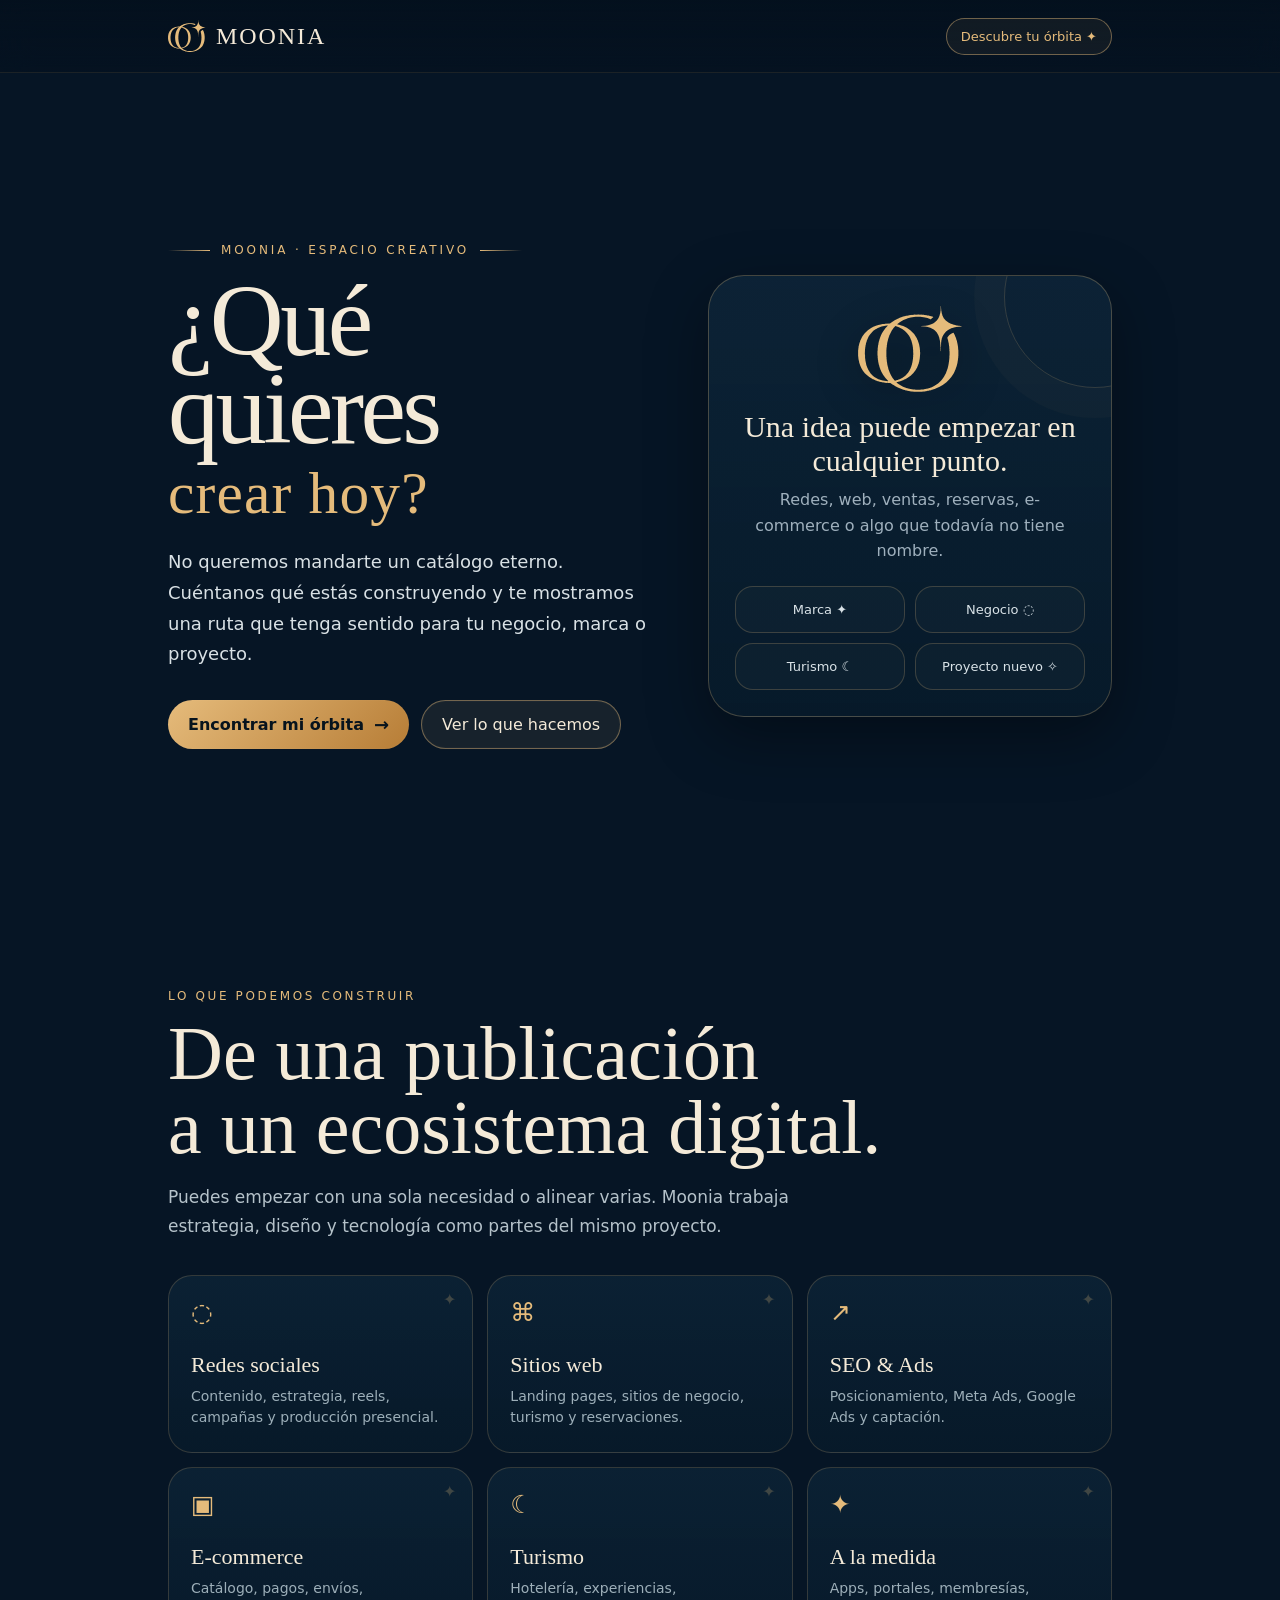
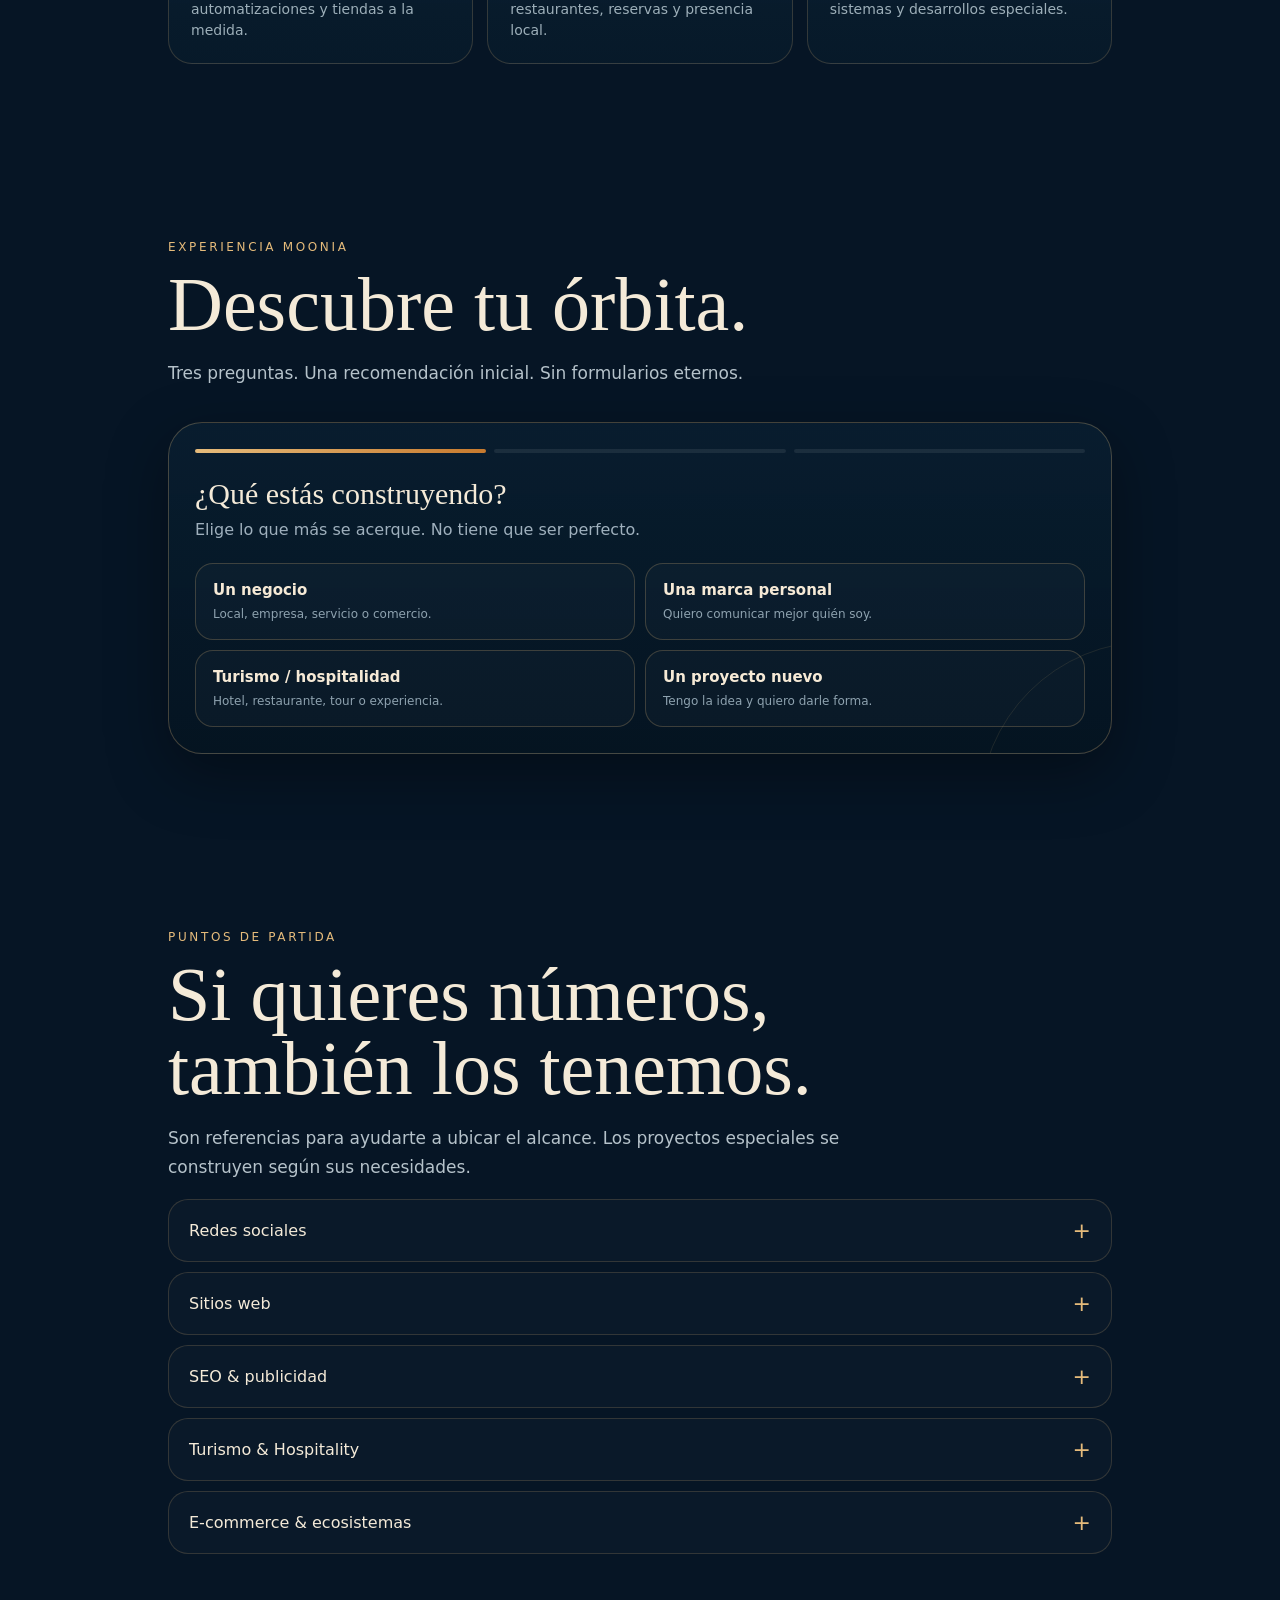
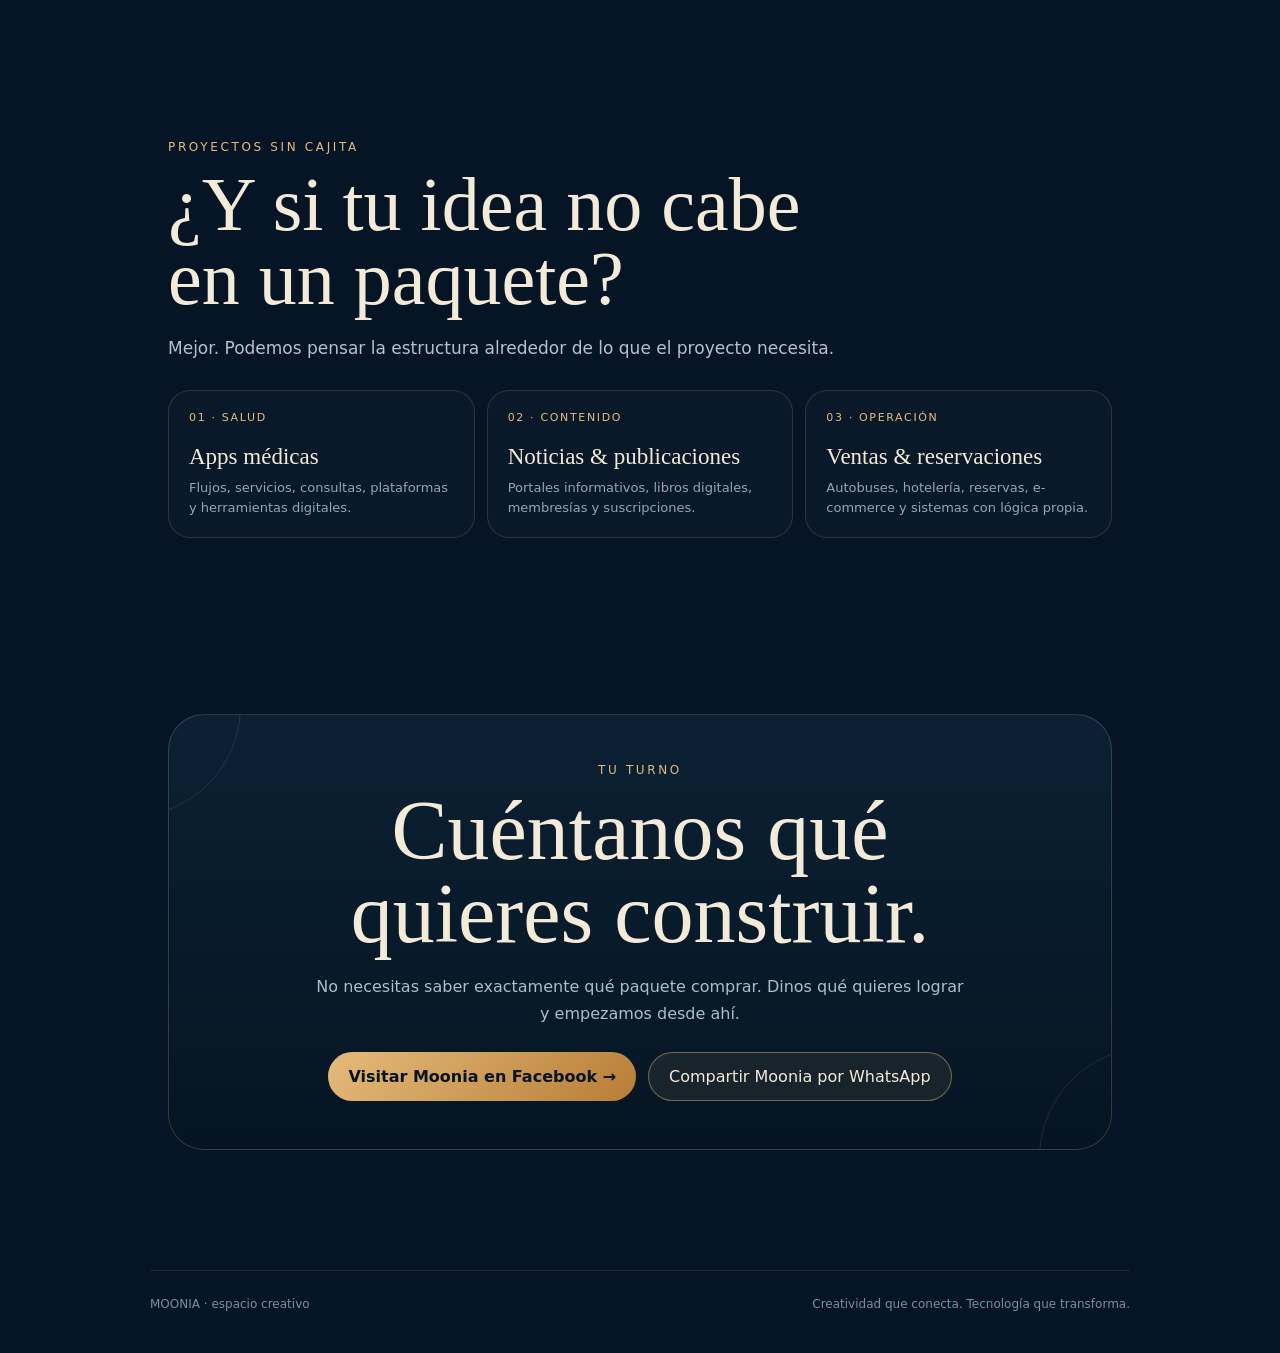
==== index.html @ 3b591ad9 "Add files via upload" ====
<!doctype html>
<html lang="es">
<head>
  <meta charset="utf-8" />
  <meta name="viewport" content="width=device-width, initial-scale=1, viewport-fit=cover" />
  <meta name="theme-color" content="#061525" />
  <meta name="description" content="Descubre qué puede crear Moonia para tu negocio, marca o proyecto." />
  <title>Moonia · ¿Qué quieres crear hoy?</title>
  <link rel="stylesheet" href="styles.css" />
</head>
<body>
  <div class="sky"></div><div class="stars"></div><div class="moon"></div><div class="orbit"></div>

  <div class="loader" id="loader">
    <div class="loader-inner">
      <img class="loader-mark" src="moonia-mark.svg" alt="Símbolo Moonia" />
      <div class="loader-line"></div>
      <div class="loader-copy">Alineando ideas</div>
    </div>
  </div>

  <nav class="nav">
    <div class="shell nav-inner">
      <a class="brand-lockup" href="#inicio" aria-label="Moonia"><img src="moonia-mark.svg" alt="" /><span class="brand-word serif">MOONIA</span></a>
      <a class="nav-cta" href="#orbita">Descubre tu órbita ✦</a>
    </div>
  </nav>

  <main>
    <section class="hero" id="inicio">
      <div class="shell hero-grid">
        <div>
          <div class="eyebrow">Moonia · espacio creativo</div>
          <h1 class="serif">¿Qué quieres<span>crear hoy?</span></h1>
          <p class="hero-lead">No queremos mandarte un catálogo eterno. Cuéntanos qué estás construyendo y te mostramos una ruta que tenga sentido para tu negocio, marca o proyecto.</p>
          <div class="actions">
            <a class="btn primary" href="#orbita">Encontrar mi órbita <span class="arrow">→</span></a>
            <a class="btn" href="#servicios">Ver lo que hacemos</a>
          </div>
        </div>
        <div class="hero-card">
          <img class="hero-mark" src="moonia-mark.svg" alt="Símbolo Moonia" />
          <h3 class="question serif">Una idea puede empezar en cualquier punto.</h3>
          <p>Redes, web, ventas, reservas, e-commerce o algo que todavía no tiene nombre.</p>
          <div class="mini-options"><div class="mini-option">Marca ✦</div><div class="mini-option">Negocio ◌</div><div class="mini-option">Turismo ☾</div><div class="mini-option">Proyecto nuevo ✧</div></div>
        </div>
      </div>
    </section>

    <section id="servicios">
      <div class="shell">
        <div class="section-kicker">Lo que podemos construir</div>
        <h2 class="serif">De una publicación<br>a un ecosistema digital.</h2>
        <p class="section-copy">Puedes empezar con una sola necesidad o alinear varias. Moonia trabaja estrategia, diseño y tecnología como partes del mismo proyecto.</p>
        <div class="services-grid">
          <div class="service"><div class="icon">◌</div><h3>Redes sociales</h3><p>Contenido, estrategia, reels, campañas y producción presencial.</p></div>
          <div class="service"><div class="icon">⌘</div><h3>Sitios web</h3><p>Landing pages, sitios de negocio, turismo y reservaciones.</p></div>
          <div class="service"><div class="icon">↗</div><h3>SEO & Ads</h3><p>Posicionamiento, Meta Ads, Google Ads y captación.</p></div>
          <div class="service"><div class="icon">▣</div><h3>E-commerce</h3><p>Catálogo, pagos, envíos, automatizaciones y tiendas a la medida.</p></div>
          <div class="service"><div class="icon">☾</div><h3>Turismo</h3><p>Hotelería, experiencias, restaurantes, reservas y presencia local.</p></div>
          <div class="service"><div class="icon">✦</div><h3>A la medida</h3><p>Apps, portales, membresías, sistemas y desarrollos especiales.</p></div>
        </div>
      </div>
    </section>

    <section id="orbita">
      <div class="shell">
        <div class="section-kicker">Experiencia Moonia</div>
        <h2 class="serif">Descubre tu órbita.</h2>
        <p class="section-copy">Tres preguntas. Una recomendación inicial. Sin formularios eternos.</p>
        <div class="quiz-wrap">
          <div class="quiz-progress"><span id="p1" class="on"></span><span id="p2"></span><span id="p3"></span></div>
          <div class="quiz-step active" data-step="1">
            <h3 class="quiz-q">¿Qué estás construyendo?</h3><p class="quiz-sub">Elige lo que más se acerque. No tiene que ser perfecto.</p>
            <div class="choice-grid">
              <button class="choice" data-key="type" data-value="negocio"><b>Un negocio</b><small>Local, empresa, servicio o comercio.</small></button>
              <button class="choice" data-key="type" data-value="marca"><b>Una marca personal</b><small>Quiero comunicar mejor quién soy.</small></button>
              <button class="choice" data-key="type" data-value="turismo"><b>Turismo / hospitalidad</b><small>Hotel, restaurante, tour o experiencia.</small></button>
              <button class="choice" data-key="type" data-value="nuevo"><b>Un proyecto nuevo</b><small>Tengo la idea y quiero darle forma.</small></button>
            </div>
          </div>
          <div class="quiz-step" data-step="2">
            <h3 class="quiz-q">¿Qué necesitas lograr primero?</h3><p class="quiz-sub">La prioridad nos ayuda a elegir una ruta.</p>
            <div class="choice-grid">
              <button class="choice" data-key="goal" data-value="redes"><b>Mejorar mis redes</b><small>Contenido, imagen y estrategia.</small></button>
              <button class="choice" data-key="goal" data-value="web"><b>Tener una buena web</b><small>Presencia, información o reservaciones.</small></button>
              <button class="choice" data-key="goal" data-value="ventas"><b>Conseguir clientes / vender</b><small>SEO, anuncios y conversión.</small></button>
              <button class="choice" data-key="goal" data-value="especial"><b>Construir algo especial</b><small>Tienda, sistema, app o plataforma.</small></button>
            </div>
          </div>
          <div class="quiz-step" data-step="3">
            <h3 class="quiz-q">¿En qué momento está tu proyecto?</h3><p class="quiz-sub">Esto cambia cuánto conviene construir desde el inicio.</p>
            <div class="choice-grid">
              <button class="choice" data-key="stage" data-value="inicio"><b>Estoy empezando</b><small>Necesito una base clara y funcional.</small></button>
              <button class="choice" data-key="stage" data-value="operando"><b>Ya está operando</b><small>Quiero mejorar lo que ya tengo.</small></button>
              <button class="choice" data-key="stage" data-value="crecer"><b>Quiero crecer</b><small>Necesito más estructura y resultados.</small></button>
              <button class="choice" data-key="stage" data-value="todo"><b>Quiero alinear todo</b><small>Web, redes, imagen, SEO y estrategia.</small></button>
            </div>
          </div>
          <div class="result" id="result">
            <div class="result-badge">Encontramos una ruta inicial</div>
            <h3 id="resultName">Moonia Híbrido</h3>
            <div class="result-price" id="resultPrice">$5,900 / mes</div>
            <p id="resultText">Una combinación equilibrada de contenido, estrategia y crecimiento.</p>
            <div class="result-actions">
              <a id="resultContact" class="btn primary" href="https://www.facebook.com/profile.php?id=61592431890783" target="_blank" rel="noopener">Quiero platicarlo con Moonia →</a>
              <button class="btn" id="restart">Volver a intentar</button>
            </div>
          </div>
        </div>
      </div>
    </section>

    <section id="precios">
      <div class="shell">
        <div class="section-kicker">Puntos de partida</div>
        <h2 class="serif">Si quieres números,<br>también los tenemos.</h2>
        <p class="section-copy">Son referencias para ayudarte a ubicar el alcance. Los proyectos especiales se construyen según sus necesidades.</p>
        <details><summary>Redes sociales</summary><div class="price-list"><div class="price-row"><b>Moonia Digital</b><span>$2,900 / mes</span></div><div class="price-row"><b>Moonia Híbrido</b><span>$5,900 / mes</span></div><div class="price-row"><b>Moonia Presencial</b><span>$9,900 / mes</span></div></div></details>
        <details><summary>Sitios web</summary><div class="price-list"><div class="price-row"><b>Landing turística</b><span>$7,900</span></div><div class="price-row"><b>Sitio negocio</b><span>$13,900</span></div><div class="price-row"><b>Web turismo avanzada</b><span>$18,900</span></div><div class="price-row"><b>Web turismo + reservas</b><span>desde $24,900</span></div><div class="price-row"><b>Página web a la medida</b><span>según necesidades</span></div></div></details>
        <details><summary>SEO & publicidad</summary><div class="price-list"><div class="price-row"><b>SEO Local</b><span>$3,900 / mes</span></div><div class="price-row"><b>SEO Growth</b><span>$6,900 / mes</span></div><div class="price-row"><b>Meta Ads · gestión</b><span>desde $2,500 / mes</span></div><div class="price-row"><b>Google Ads · gestión</b><span>desde $2,900 / mes</span></div><div class="price-row"><b>Meta + Google</b><span>desde $4,500 / mes</span></div></div></details>
        <details><summary>Turismo & Hospitality</summary><div class="price-list"><div class="price-row"><b>Marea</b><span>$7,900 / mes</span></div><div class="price-row"><b>Pleamar</b><span>$12,900 / mes</span></div><div class="price-row"><b>Horizonte</b><span>$19,900 / mes</span></div></div></details>
        <details><summary>E-commerce & ecosistemas</summary><div class="price-list"><div class="price-row"><b>E-commerce Esencial</b><span>desde $35,000</span></div><div class="price-row"><b>E-commerce Plus</b><span>desde $58,000</span></div><div class="price-row"><b>Sicigia · ecosistema digital</b><span>$34,900</span></div></div></details>
      </div>
    </section>

    <section>
      <div class="shell">
        <div class="section-kicker">Proyectos sin cajita</div>
        <h2 class="serif">¿Y si tu idea no cabe<br>en un paquete?</h2>
        <p class="section-copy">Mejor. Podemos pensar la estructura alrededor de lo que el proyecto necesita.</p>
        <div class="proof-grid">
          <div class="proof"><div class="num">01 · SALUD</div><h3>Apps médicas</h3><p>Flujos, servicios, consultas, plataformas y herramientas digitales.</p></div>
          <div class="proof"><div class="num">02 · CONTENIDO</div><h3>Noticias & publicaciones</h3><p>Portales informativos, libros digitales, membresías y suscripciones.</p></div>
          <div class="proof"><div class="num">03 · OPERACIÓN</div><h3>Ventas & reservaciones</h3><p>Autobuses, hotelería, reservas, e-commerce y sistemas con lógica propia.</p></div>
        </div>
      </div>
    </section>

    <section class="final">
      <div class="shell">
        <div class="final-card">
          <div class="section-kicker">Tu turno</div>
          <h2 class="serif">Cuéntanos qué<br>quieres construir.</h2>
          <p>No necesitas saber exactamente qué paquete comprar. Dinos qué quieres lograr y empezamos desde ahí.</p>
          <div class="actions" style="justify-content:center">
            <a class="btn primary" href="https://www.facebook.com/profile.php?id=61592431890783" target="_blank" rel="noopener">Visitar Moonia en Facebook →</a>
            <button class="btn" id="shareBtn">Compartir Moonia por WhatsApp</button>
          </div>
        </div>
      </div>
    </section>
  </main>

  <footer class="shell footer"><span>MOONIA · espacio creativo</span><span>Creatividad que conecta. Tecnología que transforma.</span></footer>
  <div class="toast" id="toast">Listo ✦</div>
<script src="app.js"></script>
</body>
</html>
---- styles.css ----
:root{
      --navy:#061525;
      --navy2:#0b2238;
      --ink:#0d1720;
      --gold:#e5bb7b;
      --gold2:#c88a3d;
      --cream:#f4ead8;
      --cream2:#e8d6ba;
      --muted:#9fb0bd;
      --line:rgba(229,187,123,.28);
      --glass:rgba(9,28,46,.72);
      --shadow:0 20px 60px rgba(0,0,0,.35);
      --radius:28px;
    }
    *{box-sizing:border-box}
    html{scroll-behavior:smooth;background:var(--navy)}
    body{margin:0;background:var(--navy);color:var(--cream);font-family:Inter,ui-sans-serif,system-ui,-apple-system,BlinkMacSystemFont,"Segoe UI",sans-serif;overflow-x:hidden}
    a{color:inherit;text-decoration:none}
    button{font:inherit}
    .serif{font-family:Didot,"Bodoni MT","Times New Roman",Georgia,serif}

    .sky{position:fixed;inset:0;z-index:-4;background:
      radial-gradient(circle at 78% 7%,rgba(255,240,210,.09),transparent 17%),
      radial-gradient(circle at 15% 28%,rgba(37,119,155,.12),transparent 22%),
      linear-gradient(180deg,#04101d 0%,#071929 45%,#05131f 100%)}
    .stars{position:fixed;inset:0;z-index:-3;pointer-events:none;opacity:.85;background-image:
      radial-gradient(circle,rgba(255,238,207,.9) 0 1px,transparent 1.4px),
      radial-gradient(circle,rgba(229,187,123,.8) 0 1px,transparent 1.3px);
      background-size:97px 97px,151px 151px;background-position:11px 27px,43px 75px}
    .moon{position:fixed;z-index:-2;width:190px;height:190px;right:-58px;top:8vh;border-radius:50%;
      background:radial-gradient(circle at 38% 35%,#fff7e7 0 12%,#ddceb6 42%,#918879 62%,#28323a 68%,transparent 69%);
      filter:drop-shadow(0 0 28px rgba(255,238,203,.22));opacity:.72}
    .orbit{position:fixed;z-index:-2;width:520px;height:520px;border:1px solid rgba(229,187,123,.17);border-radius:50%;left:-310px;top:10vh;box-shadow:0 0 0 34px rgba(229,187,123,.025),0 0 0 74px rgba(229,187,123,.018)}

    .loader{position:fixed;inset:0;z-index:99;display:grid;place-items:center;background:#051421;transition:opacity .65s ease,visibility .65s ease}
    .loader.done{opacity:0;visibility:hidden}
    .loader-inner{text-align:center}
    .loader-mark{width:112px;height:92px;object-fit:contain;animation:float 1.9s ease-in-out infinite;filter:drop-shadow(0 12px 22px rgba(0,0,0,.35))}
    .loader-line{width:120px;height:1px;background:linear-gradient(90deg,transparent,var(--gold),transparent);margin:20px auto;transform-origin:center;animation:pulse 1.2s ease-in-out infinite}
    .loader-copy{font-size:13px;letter-spacing:.28em;text-transform:uppercase;color:var(--cream2)}
    @keyframes float{50%{transform:translateY(-7px) rotate(1deg)}}
    @keyframes pulse{50%{transform:scaleX(.55);opacity:.45}}

    .shell{width:min(100%,980px);margin:0 auto;padding:0 18px}
    .nav{position:sticky;top:0;z-index:30;backdrop-filter:blur(16px);background:linear-gradient(180deg,rgba(4,16,29,.88),rgba(4,16,29,.48));border-bottom:1px solid rgba(229,187,123,.1)}
    .nav-inner{height:72px;display:flex;align-items:center;justify-content:space-between;gap:14px}
    .brand-img{height:39px;width:auto;object-fit:contain}
    .nav-cta{border:1px solid rgba(229,187,123,.45);border-radius:999px;padding:10px 14px;font-size:13px;color:var(--gold);background:rgba(229,187,123,.06)}

    .hero{min-height:calc(100svh - 72px);display:flex;align-items:center;padding:58px 0 40px;position:relative}
    .hero-grid{display:grid;grid-template-columns:1.1fr .9fr;gap:46px;align-items:center}
    .eyebrow{display:flex;align-items:center;gap:11px;font-size:12px;letter-spacing:.24em;text-transform:uppercase;color:var(--gold);margin-bottom:20px}
    .eyebrow:before,.eyebrow:after{content:"";height:1px;width:42px;background:linear-gradient(90deg,transparent,var(--gold))}
    .eyebrow:after{background:linear-gradient(90deg,var(--gold),transparent)}
    h1{font-size:clamp(54px,8vw,106px);line-height:.86;margin:0;letter-spacing:-.035em;font-weight:400}
    .hero h1 span{display:block;color:var(--gold);font-size:.58em;letter-spacing:.02em;margin-top:15px}
    .hero-lead{font-size:18px;line-height:1.7;color:#d9e1e5;max-width:610px;margin:28px 0 30px}
    .actions{display:flex;gap:12px;flex-wrap:wrap}
    .btn{border:1px solid rgba(229,187,123,.45);background:rgba(229,187,123,.08);color:var(--cream);border-radius:999px;padding:14px 20px;display:inline-flex;align-items:center;gap:10px;cursor:pointer;transition:.25s ease;box-shadow:inset 0 0 0 1px rgba(255,255,255,.02)}
    .btn:hover{transform:translateY(-2px);background:rgba(229,187,123,.14);border-color:rgba(229,187,123,.78)}
    .btn.primary{background:linear-gradient(135deg,var(--gold),#b77d36);color:#07131d;border:none;font-weight:700}
    .btn .arrow{font-size:18px}
    .hero-card{border:1px solid var(--line);background:linear-gradient(180deg,rgba(16,43,64,.62),rgba(7,27,43,.82));border-radius:36px;padding:26px;box-shadow:var(--shadow);position:relative;overflow:hidden}
    .hero-card:before{content:"";position:absolute;width:180px;height:180px;border:1px solid rgba(229,187,123,.19);border-radius:50%;right:-75px;top:-70px;box-shadow:0 0 0 30px rgba(229,187,123,.025)}
    .hero-mark{display:block;width:104px;margin:4px auto 18px;filter:drop-shadow(0 10px 20px rgba(0,0,0,.4))}
    .hero-card .question{text-align:center;font-size:30px;line-height:1.12;margin:0 0 10px;font-weight:400}
    .hero-card p{text-align:center;color:var(--muted);line-height:1.6;margin:0 10px 22px}
    .mini-options{display:grid;grid-template-columns:1fr 1fr;gap:10px}
    .mini-option{border:1px solid rgba(229,187,123,.22);border-radius:18px;padding:15px;background:rgba(255,255,255,.025);font-size:13px;color:#d9e2e7;text-align:center}

    section{padding:88px 0}
    .section-kicker{font-size:12px;text-transform:uppercase;letter-spacing:.22em;color:var(--gold);margin-bottom:13px}
    h2{font-size:clamp(42px,7vw,76px);font-weight:400;line-height:.98;margin:0 0 18px}
    .section-copy{color:#b5c2ca;font-size:17px;line-height:1.7;max-width:700px}

    .services-grid{display:grid;grid-template-columns:repeat(3,1fr);gap:14px;margin-top:34px}
    .service{padding:22px;border:1px solid rgba(229,187,123,.2);border-radius:24px;background:linear-gradient(180deg,rgba(16,43,64,.55),rgba(8,28,44,.62));min-height:178px;position:relative;overflow:hidden;transition:.25s ease;cursor:pointer}
    .service:hover{transform:translateY(-4px);border-color:rgba(229,187,123,.48)}
    .service .icon{font-size:25px;margin-bottom:25px;color:var(--gold)}
    .service h3{font-size:22px;margin:0 0 8px;font-family:Didot,"Bodoni MT",Georgia,serif;font-weight:400}
    .service p{font-size:14px;color:#9dafb9;line-height:1.5;margin:0}
    .service:after{content:"✦";position:absolute;right:16px;top:14px;color:rgba(229,187,123,.25)}

    .quiz-wrap{margin-top:34px;border:1px solid rgba(229,187,123,.28);background:linear-gradient(180deg,rgba(9,31,49,.82),rgba(5,20,33,.9));border-radius:34px;padding:26px;box-shadow:var(--shadow);overflow:hidden;position:relative}
    .quiz-wrap:after{content:"";position:absolute;width:340px;height:340px;border:1px solid rgba(229,187,123,.11);border-radius:50%;right:-210px;bottom:-230px;pointer-events:none}
    .quiz-progress{display:flex;gap:8px;margin-bottom:24px}
    .quiz-progress span{height:4px;flex:1;border-radius:999px;background:rgba(255,255,255,.08);overflow:hidden}
    .quiz-progress span.on{background:linear-gradient(90deg,var(--gold),#c77a2e)}
    .quiz-step{display:none;animation:fade .32s ease}.quiz-step.active{display:block}
    @keyframes fade{from{opacity:0;transform:translateY(6px)}to{opacity:1;transform:none}}
    .quiz-q{font-size:30px;font-family:Didot,"Bodoni MT",Georgia,serif;font-weight:400;margin:0 0 7px}
    .quiz-sub{color:#9fb0bd;margin:0 0 20px;line-height:1.55}
    .choice-grid{display:grid;grid-template-columns:1fr 1fr;gap:10px}
    .choice{border:1px solid rgba(229,187,123,.23);background:rgba(255,255,255,.025);color:var(--cream);border-radius:18px;padding:17px;text-align:left;cursor:pointer;transition:.2s}.choice:hover{border-color:var(--gold);background:rgba(229,187,123,.08)}
    .choice b{display:block;color:#f6ead6;margin-bottom:4px;font-size:15px}.choice small{color:#8ea2af;font-size:12px}
    .result{display:none;text-align:center;padding:16px 2px}.result.show{display:block;animation:fade .4s ease}
    .result-badge{display:inline-block;border:1px solid rgba(229,187,123,.4);border-radius:999px;color:var(--gold);font-size:11px;letter-spacing:.18em;text-transform:uppercase;padding:8px 12px;margin-bottom:14px}
    .result h3{font-size:44px;font-family:Didot,"Bodoni MT",Georgia,serif;font-weight:400;margin:0 0 6px}
    .result-price{font-size:25px;color:var(--gold);margin-bottom:13px}
    .result p{color:#aebcc5;max-width:600px;margin:0 auto 22px;line-height:1.65}
    .result-actions{display:flex;justify-content:center;gap:10px;flex-wrap:wrap}

    details{border:1px solid rgba(229,187,123,.18);border-radius:20px;background:rgba(255,255,255,.02);margin:10px 0;overflow:hidden}
    summary{list-style:none;padding:18px 20px;cursor:pointer;display:flex;align-items:center;justify-content:space-between;font-size:16px}
    summary::-webkit-details-marker{display:none}
    summary:after{content:"+";color:var(--gold);font-size:22px}
    details[open] summary:after{content:"−"}
    .price-list{padding:0 20px 18px;display:grid;gap:9px}
    .price-row{display:flex;justify-content:space-between;gap:15px;color:#adbbc4;font-size:14px;border-top:1px solid rgba(255,255,255,.05);padding-top:10px}
    .price-row b{color:#efe4d4;font-weight:500}.price-row span{color:var(--gold);white-space:nowrap}

    .proof-grid{display:grid;grid-template-columns:repeat(3,1fr);gap:12px;margin-top:28px}
    .proof{border:1px solid rgba(229,187,123,.17);border-radius:22px;padding:20px;background:rgba(255,255,255,.02)}
    .proof .num{font-size:11px;color:var(--gold);letter-spacing:.15em;margin-bottom:20px}.proof h3{font-size:23px;font-weight:400;font-family:Didot,"Bodoni MT",Georgia,serif;margin:0 0 8px}.proof p{font-size:13px;line-height:1.5;color:#93a6b2;margin:0}

    .final{padding-bottom:120px;text-align:center}
    .final-card{padding:48px 24px;border:1px solid rgba(229,187,123,.22);border-radius:36px;background:linear-gradient(180deg,rgba(16,43,64,.55),rgba(6,21,34,.88));position:relative;overflow:hidden}
    .final-card:before,.final-card:after{content:"";position:absolute;width:220px;height:220px;border:1px solid rgba(229,187,123,.13);border-radius:50%}.final-card:before{left:-150px;top:-120px}.final-card:after{right:-150px;bottom:-120px}
    .final h2{font-size:clamp(46px,8vw,84px)}
    .final p{color:#aebdc6;line-height:1.7;max-width:650px;margin:0 auto 25px}
    .footer{padding:26px 0 42px;border-top:1px solid rgba(229,187,123,.12);color:#78909e;font-size:12px;display:flex;justify-content:space-between;gap:20px;flex-wrap:wrap}

    .toast{position:fixed;left:50%;bottom:24px;transform:translate(-50%,20px);background:#f1e4d0;color:#07131d;padding:11px 16px;border-radius:999px;font-size:13px;z-index:80;opacity:0;pointer-events:none;transition:.25s;box-shadow:0 14px 40px rgba(0,0,0,.35)}
    .toast.show{opacity:1;transform:translate(-50%,0)}

    @media(max-width:760px){
      .nav-inner{height:65px}.brand-img{height:34px}.nav-cta{font-size:12px;padding:9px 12px}
      .hero{min-height:auto;padding-top:42px}.hero-grid{grid-template-columns:1fr;gap:28px}.hero-card{padding:22px}.hero h1{font-size:62px}.hero-lead{font-size:16px}
      section{padding:68px 0}.services-grid{grid-template-columns:1fr 1fr}.service{min-height:154px;padding:18px}.service h3{font-size:20px}
      .choice-grid{grid-template-columns:1fr}.quiz-wrap{padding:20px}.quiz-q{font-size:27px}.result h3{font-size:38px}
      .proof-grid{grid-template-columns:1fr}.footer{justify-content:center;text-align:center}
      .moon{width:140px;height:140px;right:-54px}.orbit{width:410px;height:410px;left:-300px}
    }
    @media(max-width:430px){
      .shell{padding:0 15px}.hero h1{font-size:55px}.services-grid{grid-template-columns:1fr}.service{min-height:130px}.mini-options{grid-template-columns:1fr 1fr}.actions .btn{width:100%;justify-content:center}.final-card{padding:38px 18px}
    }
.brand-lockup{display:flex;align-items:center;gap:10px;min-width:0}.brand-lockup img{width:38px;height:32px;object-fit:contain}.brand-word{font-size:24px;letter-spacing:.08em;color:var(--cream);line-height:1}.brand-img{display:none}
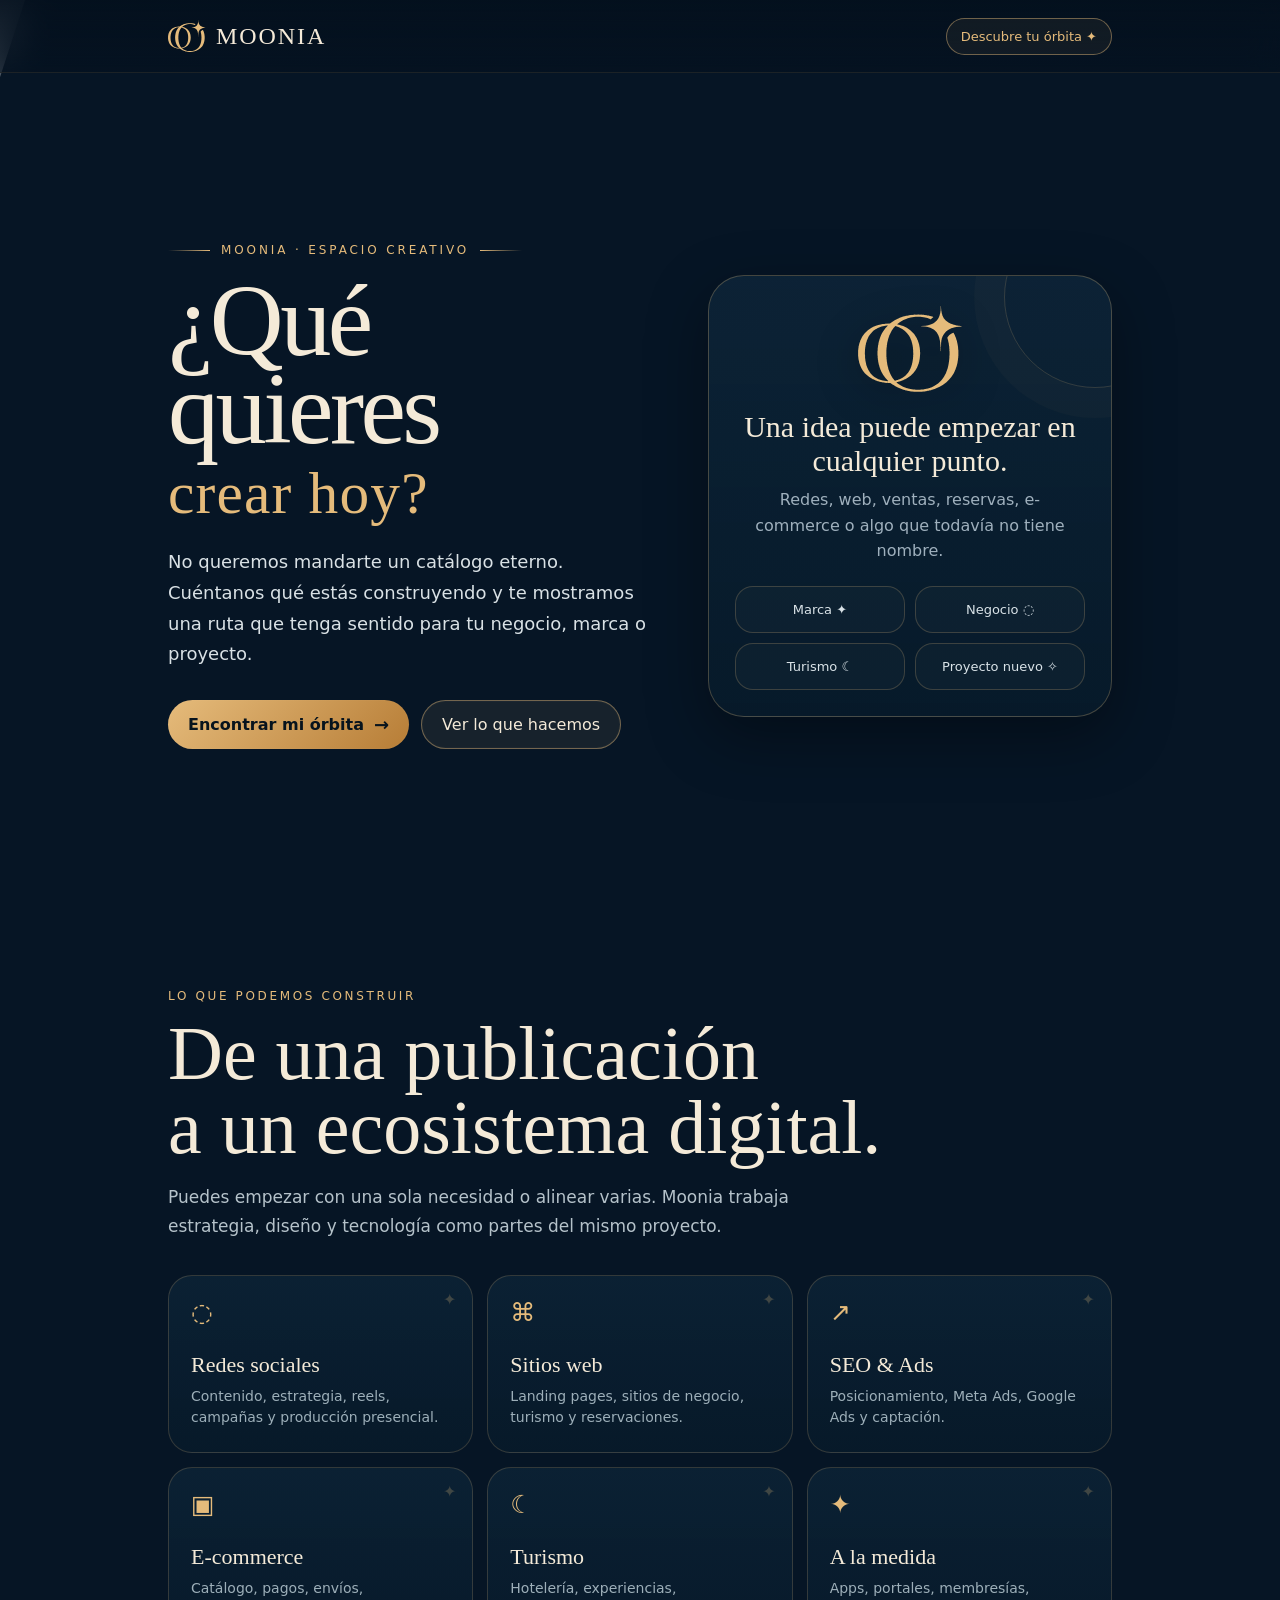
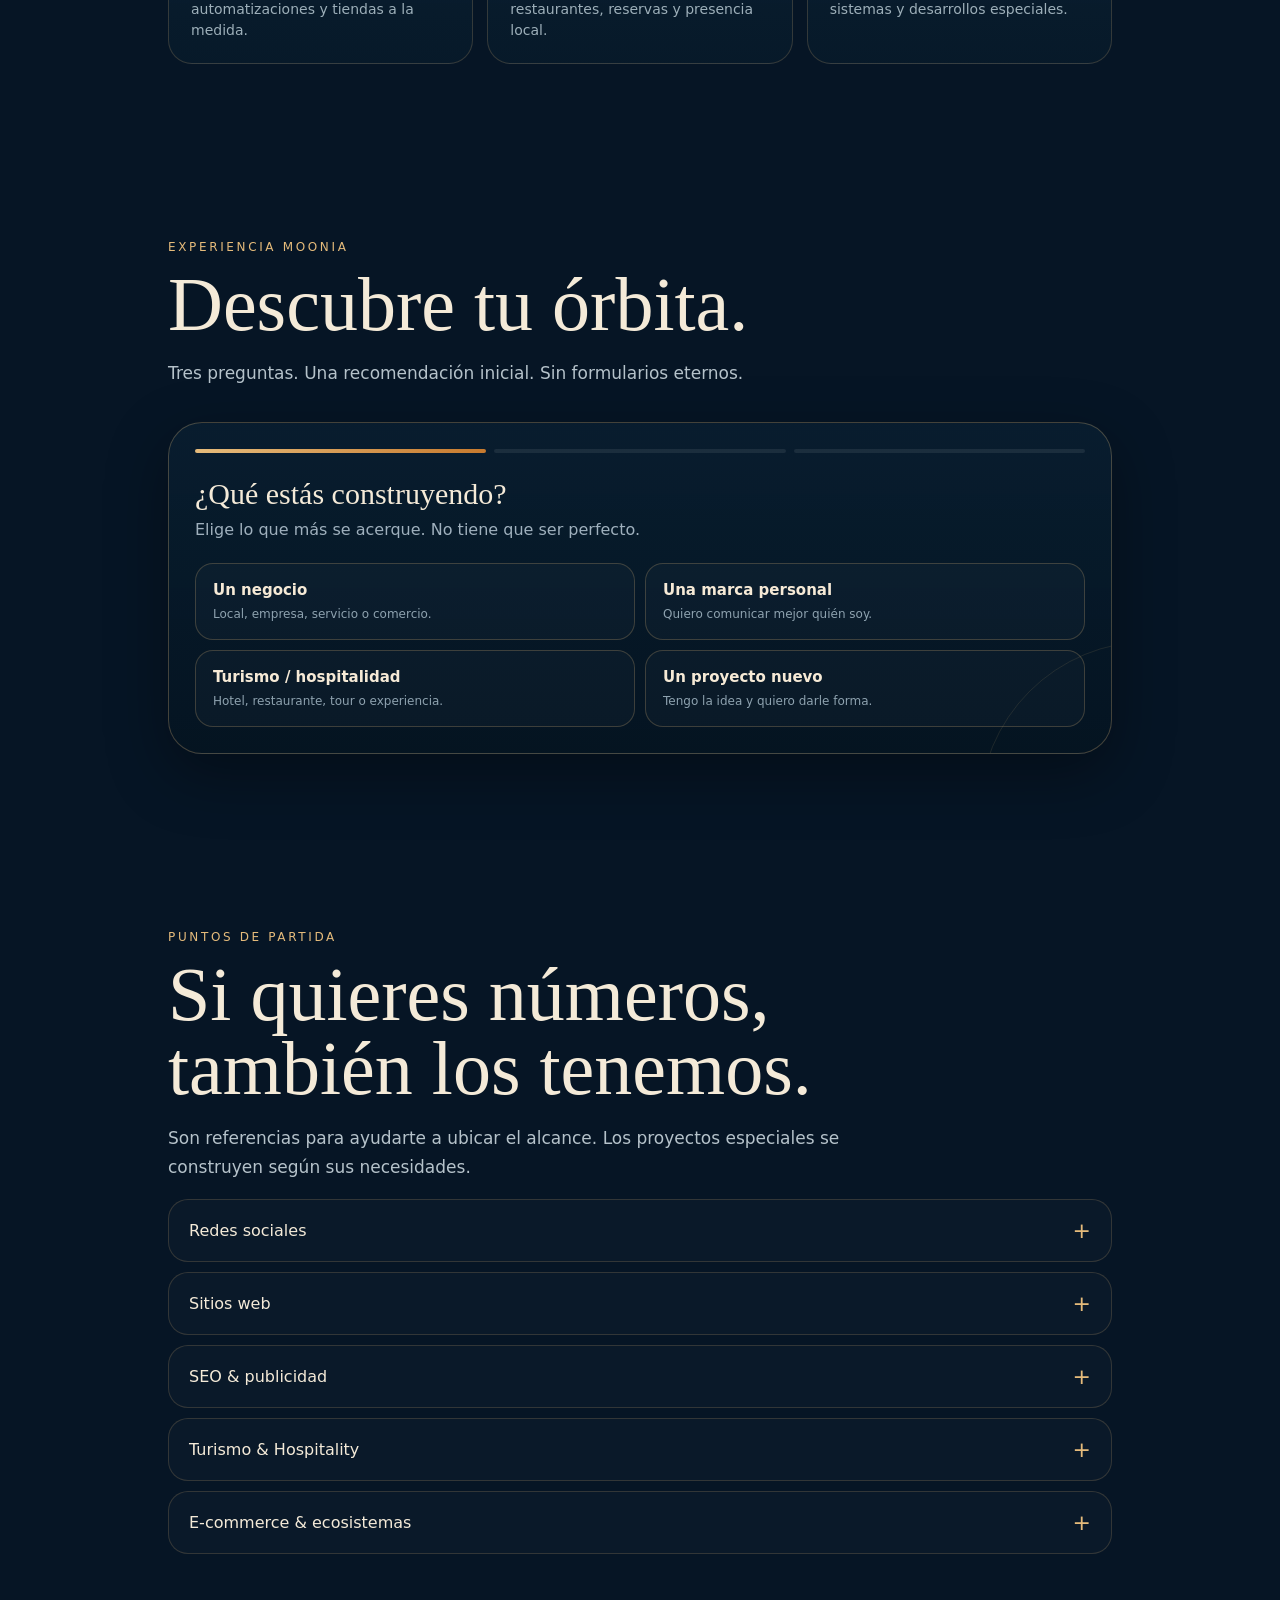
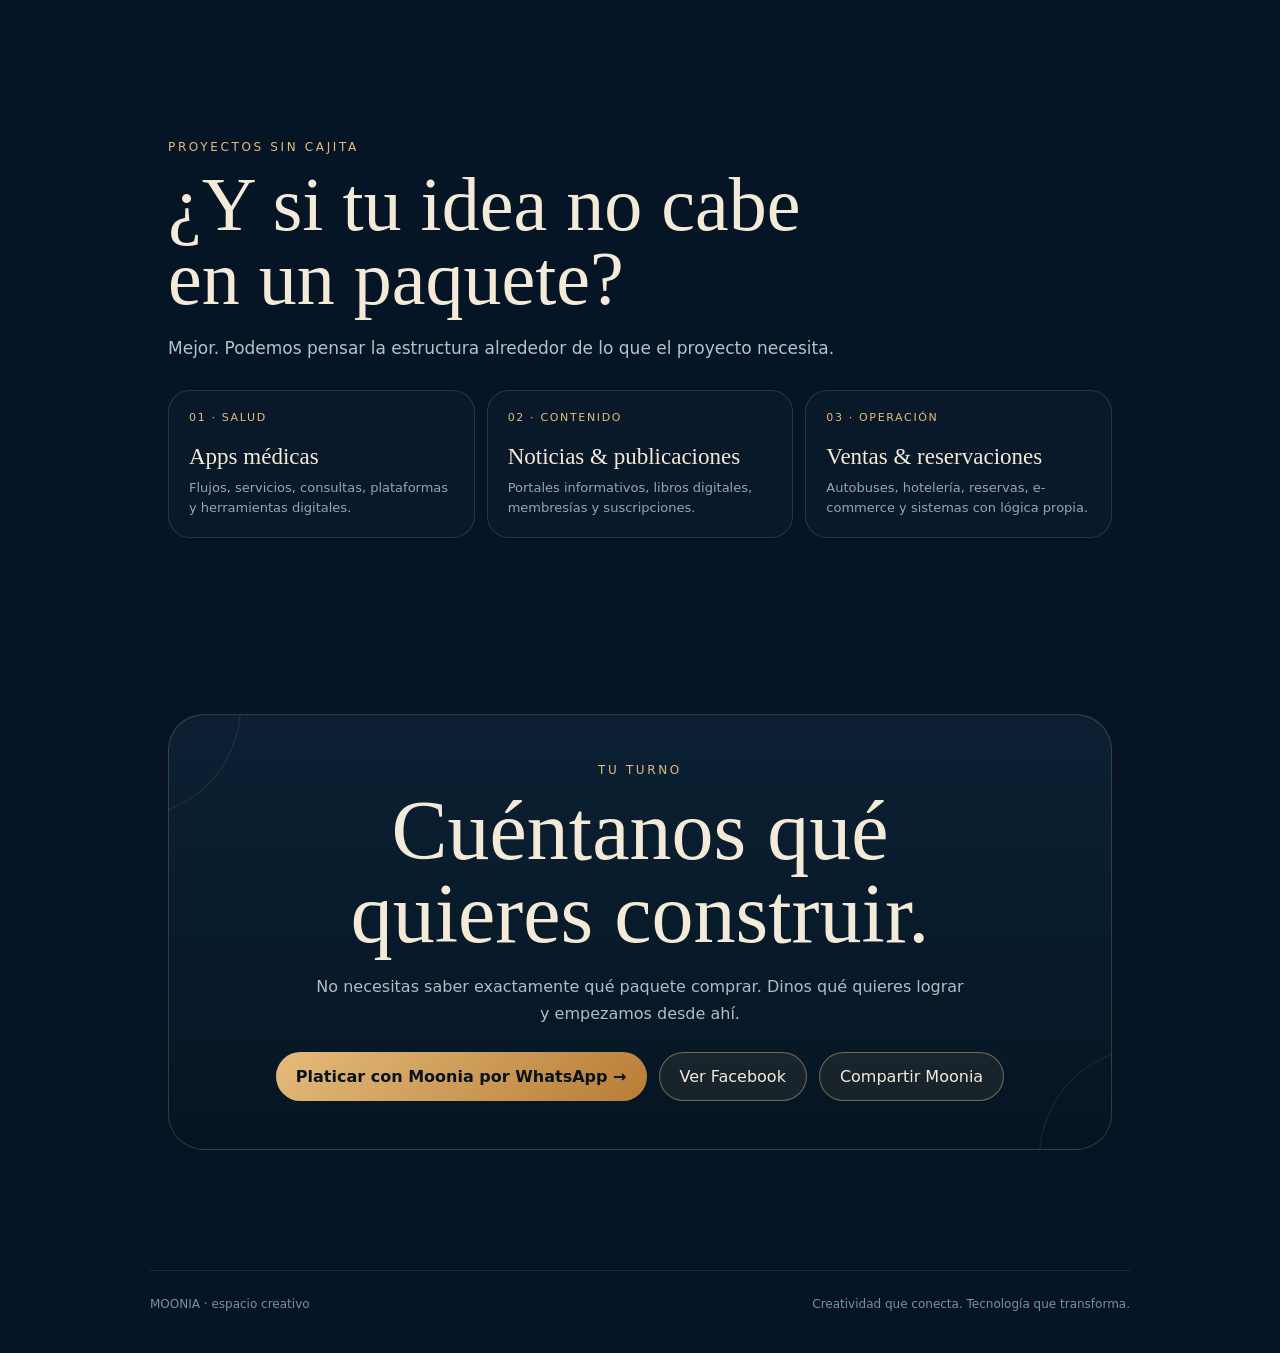
==== commit c93ede7c: "Add files via upload" ====
--- a/index.html
+++ b/index.html
@@ -5,7 +5,24 @@
   <meta name="viewport" content="width=device-width, initial-scale=1, viewport-fit=cover" />
   <meta name="theme-color" content="#061525" />
   <meta name="description" content="Descubre qué puede crear Moonia para tu negocio, marca o proyecto." />
+
+  <meta property="og:type" content="website" />
+  <meta property="og:site_name" content="Moonia · espacio creativo" />
+  <meta property="og:title" content="Moonia · ¿Qué quieres crear hoy?" />
+  <meta property="og:description" content="Descubre qué podemos construir para tu negocio, marca o proyecto. Encuentra tu órbita en tres preguntas." />
+  <meta property="og:url" content="https://mafvup.github.io/moonia-experience/" />
+  <meta property="og:image" content="https://mafvup.github.io/moonia-experience/moonia-preview.png" />
+  <meta property="og:image:width" content="1200" />
+  <meta property="og:image:height" content="630" />
+  <meta property="og:image:alt" content="Moonia · ¿Qué quieres crear hoy?" />
+
+  <meta name="twitter:card" content="summary_large_image" />
+  <meta name="twitter:title" content="Moonia · ¿Qué quieres crear hoy?" />
+  <meta name="twitter:description" content="Encuentra una ruta para tu negocio, marca o proyecto." />
+  <meta name="twitter:image" content="https://mafvup.github.io/moonia-experience/moonia-preview.png" />
+
   <title>Moonia · ¿Qué quieres crear hoy?</title>
+  <link rel="icon" href="moonia-mark.svg" type="image/svg+xml" />
   <link rel="stylesheet" href="styles.css" />
 </head>
 <body>
@@ -38,7 +55,7 @@
             <a class="btn" href="#servicios">Ver lo que hacemos</a>
           </div>
         </div>
-        <div class="hero-card">
+        <div class="hero-card reveal">
           <img class="hero-mark" src="moonia-mark.svg" alt="Símbolo Moonia" />
           <h3 class="question serif">Una idea puede empezar en cualquier punto.</h3>
           <p>Redes, web, ventas, reservas, e-commerce o algo que todavía no tiene nombre.</p>
@@ -53,12 +70,12 @@
         <h2 class="serif">De una publicación<br>a un ecosistema digital.</h2>
         <p class="section-copy">Puedes empezar con una sola necesidad o alinear varias. Moonia trabaja estrategia, diseño y tecnología como partes del mismo proyecto.</p>
         <div class="services-grid">
-          <div class="service"><div class="icon">◌</div><h3>Redes sociales</h3><p>Contenido, estrategia, reels, campañas y producción presencial.</p></div>
-          <div class="service"><div class="icon">⌘</div><h3>Sitios web</h3><p>Landing pages, sitios de negocio, turismo y reservaciones.</p></div>
-          <div class="service"><div class="icon">↗</div><h3>SEO & Ads</h3><p>Posicionamiento, Meta Ads, Google Ads y captación.</p></div>
-          <div class="service"><div class="icon">▣</div><h3>E-commerce</h3><p>Catálogo, pagos, envíos, automatizaciones y tiendas a la medida.</p></div>
-          <div class="service"><div class="icon">☾</div><h3>Turismo</h3><p>Hotelería, experiencias, restaurantes, reservas y presencia local.</p></div>
-          <div class="service"><div class="icon">✦</div><h3>A la medida</h3><p>Apps, portales, membresías, sistemas y desarrollos especiales.</p></div>
+          <div class="service reveal"><div class="icon">◌</div><h3>Redes sociales</h3><p>Contenido, estrategia, reels, campañas y producción presencial.</p></div>
+          <div class="service reveal"><div class="icon">⌘</div><h3>Sitios web</h3><p>Landing pages, sitios de negocio, turismo y reservaciones.</p></div>
+          <div class="service reveal"><div class="icon">↗</div><h3>SEO & Ads</h3><p>Posicionamiento, Meta Ads, Google Ads y captación.</p></div>
+          <div class="service reveal"><div class="icon">▣</div><h3>E-commerce</h3><p>Catálogo, pagos, envíos, automatizaciones y tiendas a la medida.</p></div>
+          <div class="service reveal"><div class="icon">☾</div><h3>Turismo</h3><p>Hotelería, experiencias, restaurantes, reservas y presencia local.</p></div>
+          <div class="service reveal"><div class="icon">✦</div><h3>A la medida</h3><p>Apps, portales, membresías, sistemas y desarrollos especiales.</p></div>
         </div>
       </div>
     </section>
@@ -68,7 +85,7 @@
         <div class="section-kicker">Experiencia Moonia</div>
         <h2 class="serif">Descubre tu órbita.</h2>
         <p class="section-copy">Tres preguntas. Una recomendación inicial. Sin formularios eternos.</p>
-        <div class="quiz-wrap">
+        <div class="quiz-wrap reveal">
           <div class="quiz-progress"><span id="p1" class="on"></span><span id="p2"></span><span id="p3"></span></div>
           <div class="quiz-step active" data-step="1">
             <h3 class="quiz-q">¿Qué estás construyendo?</h3><p class="quiz-sub">Elige lo que más se acerque. No tiene que ser perfecto.</p>
@@ -98,12 +115,14 @@
             </div>
           </div>
           <div class="result" id="result">
-            <div class="result-badge">Encontramos una ruta inicial</div>
+            <div class="result-badge">✦ Tu órbita</div>
+            <p class="result-intro">Por lo que nos contaste, creemos que este puede ser un buen punto de partida:</p>
             <h3 id="resultName">Moonia Híbrido</h3>
             <div class="result-price" id="resultPrice">$5,900 / mes</div>
             <p id="resultText">Una combinación equilibrada de contenido, estrategia y crecimiento.</p>
+            <p class="result-note">No es una decisión definitiva. Podemos ajustar la propuesta a las necesidades reales de tu proyecto.</p>
             <div class="result-actions">
-              <a id="resultContact" class="btn primary" href="https://www.facebook.com/profile.php?id=61592431890783" target="_blank" rel="noopener">Quiero platicarlo con Moonia →</a>
+              <a id="resultContact" class="btn primary" href="#" target="_blank" rel="noopener">Platicar con Moonia por WhatsApp →</a>
               <button class="btn" id="restart">Volver a intentar</button>
             </div>
           </div>
@@ -116,11 +135,11 @@
         <div class="section-kicker">Puntos de partida</div>
         <h2 class="serif">Si quieres números,<br>también los tenemos.</h2>
         <p class="section-copy">Son referencias para ayudarte a ubicar el alcance. Los proyectos especiales se construyen según sus necesidades.</p>
-        <details><summary>Redes sociales</summary><div class="price-list"><div class="price-row"><b>Moonia Digital</b><span>$2,900 / mes</span></div><div class="price-row"><b>Moonia Híbrido</b><span>$5,900 / mes</span></div><div class="price-row"><b>Moonia Presencial</b><span>$9,900 / mes</span></div></div></details>
-        <details><summary>Sitios web</summary><div class="price-list"><div class="price-row"><b>Landing turística</b><span>$7,900</span></div><div class="price-row"><b>Sitio negocio</b><span>$13,900</span></div><div class="price-row"><b>Web turismo avanzada</b><span>$18,900</span></div><div class="price-row"><b>Web turismo + reservas</b><span>desde $24,900</span></div><div class="price-row"><b>Página web a la medida</b><span>según necesidades</span></div></div></details>
-        <details><summary>SEO & publicidad</summary><div class="price-list"><div class="price-row"><b>SEO Local</b><span>$3,900 / mes</span></div><div class="price-row"><b>SEO Growth</b><span>$6,900 / mes</span></div><div class="price-row"><b>Meta Ads · gestión</b><span>desde $2,500 / mes</span></div><div class="price-row"><b>Google Ads · gestión</b><span>desde $2,900 / mes</span></div><div class="price-row"><b>Meta + Google</b><span>desde $4,500 / mes</span></div></div></details>
-        <details><summary>Turismo & Hospitality</summary><div class="price-list"><div class="price-row"><b>Marea</b><span>$7,900 / mes</span></div><div class="price-row"><b>Pleamar</b><span>$12,900 / mes</span></div><div class="price-row"><b>Horizonte</b><span>$19,900 / mes</span></div></div></details>
-        <details><summary>E-commerce & ecosistemas</summary><div class="price-list"><div class="price-row"><b>E-commerce Esencial</b><span>desde $35,000</span></div><div class="price-row"><b>E-commerce Plus</b><span>desde $58,000</span></div><div class="price-row"><b>Sicigia · ecosistema digital</b><span>$34,900</span></div></div></details>
+        <details class="reveal"><summary>Redes sociales</summary><div class="price-list"><div class="price-row"><b>Moonia Digital</b><span>$2,900 / mes</span></div><div class="price-row"><b>Moonia Híbrido</b><span>$5,900 / mes</span></div><div class="price-row"><b>Moonia Presencial</b><span>$9,900 / mes</span></div></div></details>
+        <details class="reveal"><summary>Sitios web</summary><div class="price-list"><div class="price-row"><b>Landing turística</b><span>$7,900</span></div><div class="price-row"><b>Sitio negocio</b><span>$13,900</span></div><div class="price-row"><b>Web turismo avanzada</b><span>$18,900</span></div><div class="price-row"><b>Web turismo + reservas</b><span>desde $24,900</span></div><div class="price-row"><b>Página web a la medida</b><span>según necesidades</span></div></div></details>
+        <details class="reveal"><summary>SEO & publicidad</summary><div class="price-list"><div class="price-row"><b>SEO Local</b><span>$3,900 / mes</span></div><div class="price-row"><b>SEO Growth</b><span>$6,900 / mes</span></div><div class="price-row"><b>Meta Ads · gestión</b><span>desde $2,500 / mes</span></div><div class="price-row"><b>Google Ads · gestión</b><span>desde $2,900 / mes</span></div><div class="price-row"><b>Meta + Google</b><span>desde $4,500 / mes</span></div></div></details>
+        <details class="reveal"><summary>Turismo & Hospitality</summary><div class="price-list"><div class="price-row"><b>Marea</b><span>$7,900 / mes</span></div><div class="price-row"><b>Pleamar</b><span>$12,900 / mes</span></div><div class="price-row"><b>Horizonte</b><span>$19,900 / mes</span></div></div></details>
+        <details class="reveal"><summary>E-commerce & ecosistemas</summary><div class="price-list"><div class="price-row"><b>E-commerce Esencial</b><span>desde $35,000</span></div><div class="price-row"><b>E-commerce Plus</b><span>desde $58,000</span></div><div class="price-row"><b>Sicigia · ecosistema digital</b><span>$34,900</span></div></div></details>
       </div>
     </section>
 
@@ -130,22 +149,23 @@
         <h2 class="serif">¿Y si tu idea no cabe<br>en un paquete?</h2>
         <p class="section-copy">Mejor. Podemos pensar la estructura alrededor de lo que el proyecto necesita.</p>
         <div class="proof-grid">
-          <div class="proof"><div class="num">01 · SALUD</div><h3>Apps médicas</h3><p>Flujos, servicios, consultas, plataformas y herramientas digitales.</p></div>
-          <div class="proof"><div class="num">02 · CONTENIDO</div><h3>Noticias & publicaciones</h3><p>Portales informativos, libros digitales, membresías y suscripciones.</p></div>
-          <div class="proof"><div class="num">03 · OPERACIÓN</div><h3>Ventas & reservaciones</h3><p>Autobuses, hotelería, reservas, e-commerce y sistemas con lógica propia.</p></div>
+          <div class="proof reveal"><div class="num">01 · SALUD</div><h3>Apps médicas</h3><p>Flujos, servicios, consultas, plataformas y herramientas digitales.</p></div>
+          <div class="proof reveal"><div class="num">02 · CONTENIDO</div><h3>Noticias & publicaciones</h3><p>Portales informativos, libros digitales, membresías y suscripciones.</p></div>
+          <div class="proof reveal"><div class="num">03 · OPERACIÓN</div><h3>Ventas & reservaciones</h3><p>Autobuses, hotelería, reservas, e-commerce y sistemas con lógica propia.</p></div>
         </div>
       </div>
     </section>
 
     <section class="final">
       <div class="shell">
-        <div class="final-card">
+        <div class="final-card reveal">
           <div class="section-kicker">Tu turno</div>
           <h2 class="serif">Cuéntanos qué<br>quieres construir.</h2>
           <p>No necesitas saber exactamente qué paquete comprar. Dinos qué quieres lograr y empezamos desde ahí.</p>
           <div class="actions" style="justify-content:center">
-            <a class="btn primary" href="https://www.facebook.com/profile.php?id=61592431890783" target="_blank" rel="noopener">Visitar Moonia en Facebook →</a>
-            <button class="btn" id="shareBtn">Compartir Moonia por WhatsApp</button>
+            <a class="btn primary" id="mainWhatsApp" href="#" target="_blank" rel="noopener">Platicar con Moonia por WhatsApp →</a>
+            <a class="btn" href="https://www.facebook.com/profile.php?id=61592431890783" target="_blank" rel="noopener">Ver Facebook</a>
+            <button class="btn" id="shareBtn">Compartir Moonia</button>
           </div>
         </div>
       </div>
--- a/styles.css
+++ b/styles.css
@@ -134,4 +134,101 @@
     @media(max-width:430px){
       .shell{padding:0 15px}.hero h1{font-size:55px}.services-grid{grid-template-columns:1fr}.service{min-height:130px}.mini-options{grid-template-columns:1fr 1fr}.actions .btn{width:100%;justify-content:center}.final-card{padding:38px 18px}
     }
-.brand-lockup{display:flex;align-items:center;gap:10px;min-width:0}.brand-lockup img{width:38px;height:32px;object-fit:contain}.brand-word{font-size:24px;letter-spacing:.08em;color:var(--cream);line-height:1}.brand-img{display:none}+.brand-lockup{display:flex;align-items:center;gap:10px;min-width:0}.brand-lockup img{width:38px;height:32px;object-fit:contain}.brand-word{font-size:24px;letter-spacing:.08em;color:var(--cream);line-height:1}.brand-img{display:none}
+
+/* Moonia Experience 1.1 */
+.stars{
+  animation:starDrift 18s linear infinite alternate, twinkle 5.8s ease-in-out infinite;
+}
+.moon{
+  animation:moonFloat 8s ease-in-out infinite;
+}
+.orbit{
+  animation:orbitTurn 40s linear infinite;
+  transform-origin:center;
+}
+.hero-mark,.brand-lockup img{
+  animation:markGlow 4.8s ease-in-out infinite;
+}
+@keyframes starDrift{
+  from{background-position:11px 27px,43px 75px}
+  to{background-position:25px 10px,58px 91px}
+}
+@keyframes twinkle{50%{opacity:.62}}
+@keyframes moonFloat{50%{transform:translateY(9px);filter:drop-shadow(0 0 38px rgba(255,238,203,.3))}}
+@keyframes orbitTurn{to{transform:rotate(360deg)}}
+@keyframes markGlow{50%{filter:drop-shadow(0 0 16px rgba(229,187,123,.25))}}
+
+.reveal{opacity:0;transform:translateY(16px);transition:opacity .7s ease,transform .7s ease}
+.reveal.in{opacity:1;transform:none}
+
+.result-intro{
+  font-size:13px;
+  letter-spacing:.02em;
+  color:#c7d1d7 !important;
+  margin-bottom:10px !important;
+}
+.result-note{
+  max-width:560px !important;
+  padding-top:14px;
+  margin-top:-4px !important;
+  border-top:1px solid rgba(229,187,123,.15);
+  font-size:12px !important;
+  color:#8499a6 !important;
+}
+#resultContact,#mainWhatsApp{position:relative;overflow:hidden}
+#resultContact:after,#mainWhatsApp:after,.btn.primary:after{
+  content:"";
+  position:absolute;
+  top:-60%;
+  left:-35%;
+  width:24%;
+  height:220%;
+  background:rgba(255,255,255,.28);
+  transform:rotate(18deg);
+  animation:ctaShine 5.2s ease-in-out infinite;
+  pointer-events:none;
+}
+@keyframes ctaShine{
+  0%,68%{left:-35%;opacity:0}
+  73%{opacity:1}
+  88%{left:125%;opacity:0}
+  100%{left:125%;opacity:0}
+}
+
+@media(max-width:760px){
+  .nav-cta{
+    font-size:12.5px;
+    padding:10px 13px;
+    font-weight:600;
+    white-space:nowrap;
+  }
+  .brand-word{font-size:22px}
+  .brand-lockup{gap:7px}
+  .brand-lockup img{width:34px;height:30px}
+  .hero{padding-top:36px}
+  .hero h1{font-size:58px;line-height:.9}
+  .hero h1 span{font-size:.6em;margin-top:11px}
+  .hero-lead{margin-top:24px;line-height:1.64}
+  .hero-card{border-radius:30px}
+  .hero-card .question{font-size:29px}
+  .quiz-wrap{border-radius:28px}
+}
+@media(max-width:430px){
+  .nav-inner{gap:8px}
+  .nav-cta{font-size:11.5px;padding:9px 10px}
+  .brand-word{font-size:20px}
+  .brand-lockup img{width:31px;height:28px}
+  .hero h1{font-size:51px}
+  .eyebrow{letter-spacing:.17em;font-size:11px}
+  .eyebrow:before,.eyebrow:after{width:30px}
+  .hero-lead{font-size:15.5px}
+  .result h3{font-size:36px}
+  .result-price{font-size:23px}
+  .result-actions .btn{width:100%;justify-content:center}
+  .price-row{align-items:flex-start}
+}
+@media(prefers-reduced-motion:reduce){
+  *,*:before,*:after{animation-duration:.001ms !important;animation-iteration-count:1 !important;scroll-behavior:auto !important}
+  .reveal{opacity:1;transform:none}
+}
